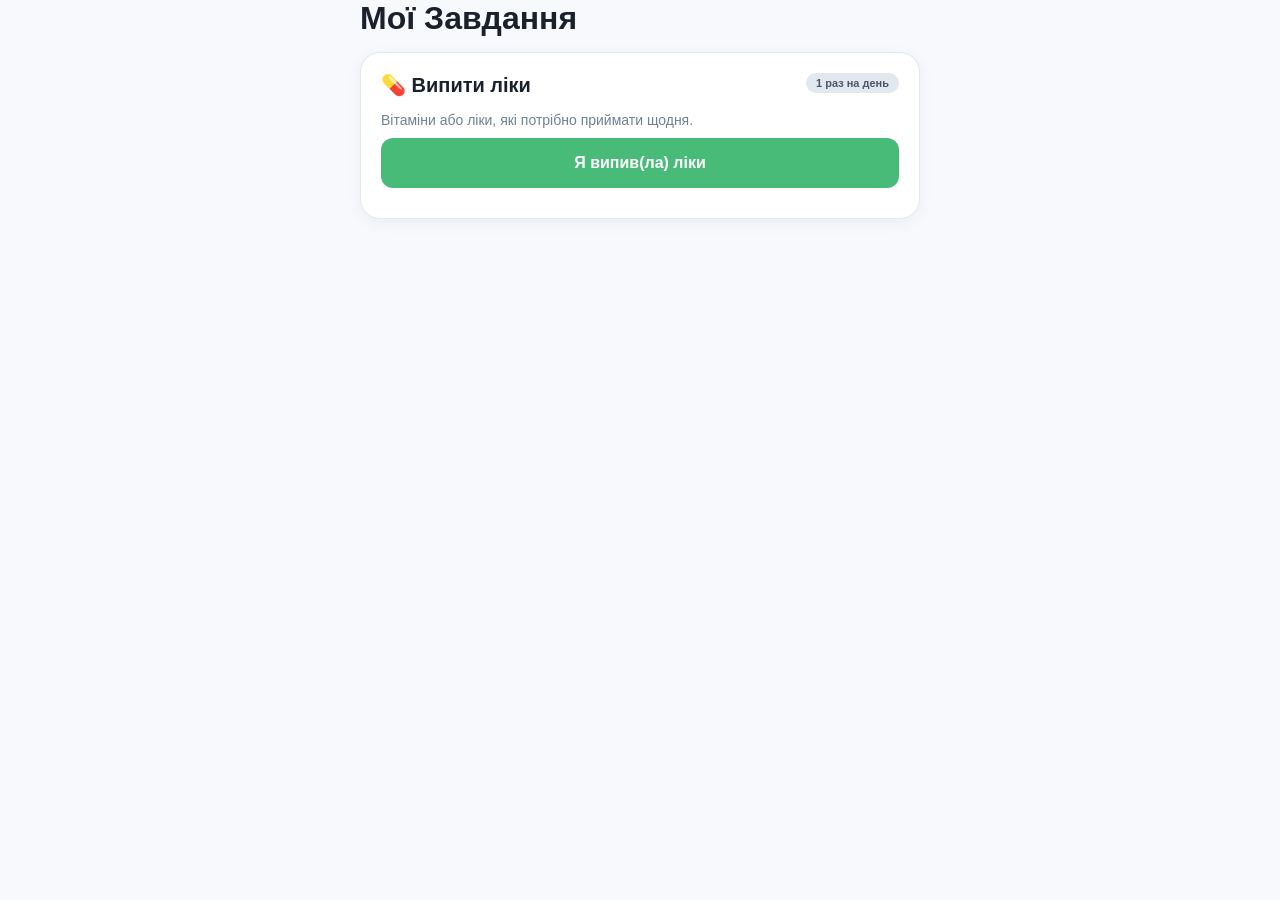
==== palner/index.html @ ded40642 "Add files via upload" ====
<!DOCTYPE html>
<html lang="uk">
<head>
    <meta charset="UTF-8">
    <meta name="viewport" content="width=device-width, initial-scale=1.0, maximum-scale=1.0, user-scalable=no">
    <title>Мій Планер</title>
    <link rel="manifest" href="manifest.json">
    <link rel="stylesheet" href="style.css">
    <meta name="theme-color" content="#4CAF50">
</head>
<body>
    <div class="app-container">
        <h1>Мої Завдання</h1>
        
        <div class="task-card">
            <div class="task-header">
                <h2>💊 Випити ліки</h2>
                <span class="badge">1 раз на день</span>
            </div>
            <p class="description">Вітаміни або ліки, які потрібно приймати щодня.</p>
            
            <button id="med-btn" class="action-btn">Я випив(ла) ліки</button>
            
            <div id="timer-display" class="timer-box hidden">
                <p>Наступний прийом через:</p>
                <div id="countdown" class="time">24:00:00</div>
            </div>
        </div>
    </div>

    <script src="app.js"></script>
</body>
</html>
---- palner/style.css ----
:root {
    --bg-color: #f7f9fc;
    --text-color: #1a202c;
    --card-bg: #ffffff;
    --card-shadow: 0 4px 15px rgba(0,0,0,0.05);
    --border-color: #e2e8f0;
    --nav-bg: #ffffff;
    --primary: #48bb78;
    --text-muted: #718096;
}

[data-theme="dark"] {
    --bg-color: #1a202c;
    --text-color: #e2e8f0;
    --card-bg: #2d3748;
    --card-shadow: 0 4px 15px rgba(0,0,0,0.2);
    --border-color: #4a5568;
    --nav-bg: #2d3748;
    --primary: #38a169;
    --text-muted: #a0aec0;
}

* { box-sizing: border-box; margin: 0; padding: 0; font-family: -apple-system, BlinkMacSystemFont, "Segoe UI", Roboto, sans-serif; }

body { background-color: var(--bg-color); color: var(--text-color); padding-bottom: 90px; transition: background-color 0.3s; }

.top-bar { padding: 30px 20px 20px; text-align: center; }
.page-title { font-size: 28px; font-weight: 700; transition: color 0.3s; }

.app-container { padding: 0 20px; max-width: 600px; margin: 0 auto; display: flex; flex-direction: column; gap: 15px; }

.view.hidden { display: none !important; }

/* Картки */
.task-card, .card {
    background: var(--card-bg); border-radius: 20px; padding: 20px;
    box-shadow: var(--card-shadow); margin-bottom: 15px; transition: transform 0.2s, background 0.3s;
    border: 1px solid var(--border-color);
}

.task-card[data-color="red"] { border-left: 5px solid #fc8181; }
.task-card[data-color="green"] { border-left: 5px solid #68d391; }
.task-card[data-color="blue"] { border-left: 5px solid #63b3ed; }
.task-card[data-color="yellow"] { border-left: 5px solid #f6e05e; }

.task-header { display: flex; justify-content: space-between; align-items: flex-start; margin-bottom: 15px; }
.task-header h2 { font-size: 20px; word-break: break-word;}
.badge { background: #e2e8f0; color: #4a5568; padding: 4px 10px; border-radius: 12px; font-size: 11px; font-weight: bold; }
.badge.alert { background: #fed7d7; color: #c53030; }

.action-btn { width: 100%; background: var(--primary); color: white; border: none; padding: 16px; border-radius: 12px; font-size: 16px; font-weight: bold; cursor: pointer; margin-bottom: 10px;}
.action-btn:active { transform: scale(0.98); }

.todo-btn { background: transparent; border: 2px solid var(--primary); color: var(--text-color); }
.todo-btn.done { background: var(--border-color); border-color: var(--border-color); color: var(--text-muted); text-decoration: line-through; }

.timer-box { text-align: center; background: rgba(221, 107, 32, 0.1); padding: 15px; border-radius: 12px; margin-bottom: 10px; }
.timer-box .time { color: #dd6b20; font-size: 30px; font-weight: 800; }

.description { color: var(--text-muted); font-size: 14px; margin-bottom: 10px; }

.delete-btn { background: transparent; color: #fc8181; border: 1px solid #fc8181; padding: 8px; border-radius: 8px; cursor: pointer; width: 100%; font-size: 14px;}

/* Порожнє завдання */
.empty-task { border: 2px dashed var(--border-color); border-radius: 20px; padding: 20px; text-align: center; color: var(--text-muted); cursor: pointer; }

/* Нижня навігація */
.bottom-nav { position: fixed; bottom: 0; width: 100%; background: var(--nav-bg); display: flex; justify-content: space-around; padding: 15px 0 25px; box-shadow: 0 -4px 20px rgba(0,0,0,0.05); border-top-left-radius: 24px; border-top-right-radius: 24px; z-index: 100; transition: background 0.3s; }
.nav-item { display: flex; flex-direction: column; align-items: center; color: var(--text-muted); font-size: 12px; cursor: pointer; gap: 6px; }
.nav-item.active { color: var(--primary); font-weight: bold; }
.nav-item .icon { font-size: 22px; filter: grayscale(100%); opacity: 0.5; }
.nav-item.active .icon { filter: none; opacity: 1; }

/* Модалка */
.modal { position: fixed; top: 0; left: 0; width: 100%; height: 100%; background: rgba(0,0,0,0.6); display: flex; align-items: center; justify-content: center; z-index: 1000; }
.modal-content { background: var(--card-bg); width: 90%; max-width: 400px; padding: 20px; border-radius: 20px; }
.form-group { margin-bottom: 15px; }
.form-group input, .form-group select, .form-group textarea { width: 100%; padding: 12px; border: 1px solid var(--border-color); border-radius: 10px; background: transparent; color: var(--text-color); }
.modal-actions { display: flex; gap: 10px; margin-top: 20px; }
.modal-actions button { flex: 1; padding: 12px; border-radius: 10px; border: none; font-weight: bold; cursor: pointer; }
.cancel-btn { background: var(--border-color); color: var(--text-color); }
.save-btn { background: var(--primary); color: white; }

/* Кольори в модалці */
.color-options { display: flex; gap: 10px; }
.color-circle { width: 30px; height: 30px; border-radius: 50%; cursor: pointer; opacity: 0.5; }
.color-circle.active { opacity: 1; transform: scale(1.1); }

/* Налаштування (Перемикач) */
.setting-item { display: flex; justify-content: space-between; align-items: center; padding: 15px 0; border-bottom: 1px solid var(--border-color); }
.switch { position: relative; display: inline-block; width: 50px; height: 28px; }
.switch input { opacity: 0; width: 0; height: 0; }
.slider { position: absolute; cursor: pointer; top: 0; left: 0; right: 0; bottom: 0; background-color: #ccc; transition: .4s; border-radius: 34px; }
.slider:before { position: absolute; content: ""; height: 20px; width: 20px; left: 4px; bottom: 4px; background-color: white; transition: .4s; border-radius: 50%; }
input:checked + .slider { background-color: var(--primary); }
input:checked + .slider:before { transform: translateX(22px); }

.settings-btn { width: 100%; padding: 15px; border-radius: 12px; border: none; background: #3182ce; color: white; font-weight: bold; margin-top: 10px; cursor: pointer; }
.settings-btn.outline { background: transparent; border: 2px solid #3182ce; color: #3182ce; }

.hidden { display: none !important; }
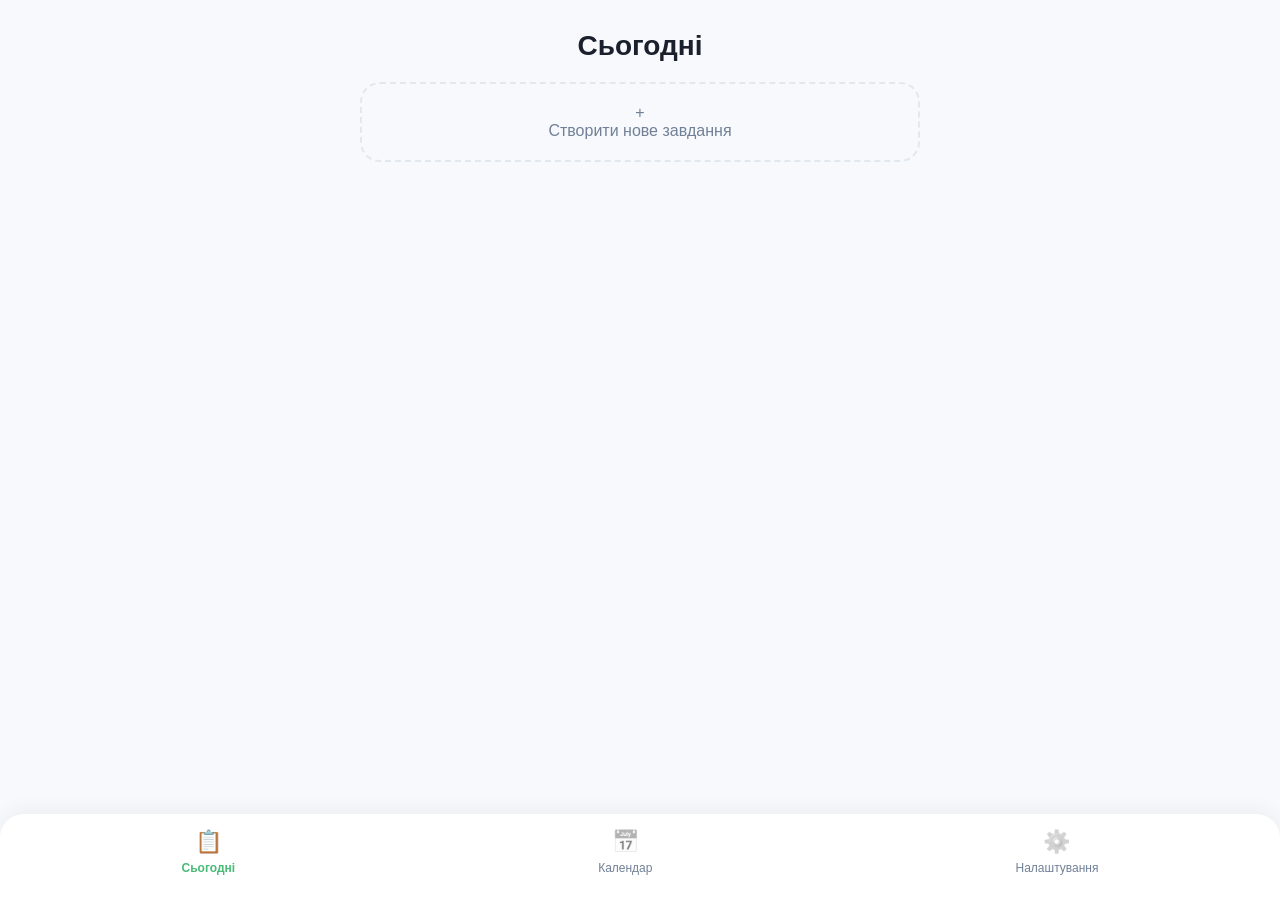
==== commit 7d620f39: "Update index.html" ====
--- a/palner/index.html
+++ b/palner/index.html
@@ -6,28 +6,115 @@
     <title>Мій Планер</title>
     <link rel="manifest" href="manifest.json">
     <link rel="stylesheet" href="style.css">
-    <meta name="theme-color" content="#4CAF50">
+    <meta name="theme-color" id="theme-meta" content="#f7f9fc">
 </head>
 <body>
+    <header class="top-bar">
+        <h1 class="page-title" id="header-title">Сьогодні</h1>
+    </header>
+
     <div class="app-container">
-        <h1>Мої Завдання</h1>
-        
-        <div class="task-card">
-            <div class="task-header">
-                <h2>💊 Випити ліки</h2>
-                <span class="badge">1 раз на день</span>
+        <div id="view-home" class="view active">
+            <div id="tasks-container"></div>
+            <div class="empty-task" id="open-modal-btn">
+                <span class="plus-icon">+</span>
+                <p>Створити нове завдання</p>
             </div>
-            <p class="description">Вітаміни або ліки, які потрібно приймати щодня.</p>
+        </div>
+
+        <div id="view-calendar" class="view hidden">
+            <div class="card info-card">
+                <h2>Ваша активність 📊</h2>
+                <p>Тут буде відображатися ваша статистика виконання завдань (в розробці для наступних версій).</p>
+                <div class="stats-grid">
+                    <div class="stat-box">
+                        <span class="stat-num" id="total-tasks-stat">0</span>
+                        <span class="stat-label">Всього завдань</span>
+                    </div>
+                </div>
+            </div>
+        </div>
+
+        <div id="view-settings" class="view hidden">
+            <div class="card settings-card">
+                <h3>Вигляд</h3>
+                <div class="setting-item">
+                    <span>🌙 Темна тема</span>
+                    <label class="switch">
+                        <input type="checkbox" id="dark-mode-toggle">
+                        <span class="slider round"></span>
+                    </label>
+                </div>
+                
+                <h3 style="margin-top: 20px;">Дані</h3>
+                <button class="settings-btn" id="export-btn">💾 Зберегти дані (Експорт)</button>
+                <button class="settings-btn outline" id="import-btn-trigger">📂 Відновити дані (Імпорт)</button>
+                <input type="file" id="import-file" accept=".json" class="hidden">
+            </div>
+        </div>
+    </div>
+
+    <nav class="bottom-nav">
+        <div class="nav-item active" data-target="view-home" data-title="Сьогодні">
+            <span class="icon">📋</span>
+            <span>Сьогодні</span>
+        </div>
+        <div class="nav-item" data-target="view-calendar" data-title="Календар">
+            <span class="icon">📅</span>
+            <span>Календар</span>
+        </div>
+        <div class="nav-item" data-target="view-settings" data-title="Налаштування">
+            <span class="icon">⚙️</span>
+            <span>Налаштування</span>
+        </div>
+    </nav>
+
+    <div id="task-modal" class="modal hidden">
+        <div class="modal-content">
+            <h3>Нове завдання</h3>
             
-            <button id="med-btn" class="action-btn">Я випив(ла) ліки</button>
-            
-            <div id="timer-display" class="timer-box hidden">
-                <p>Наступний прийом через:</p>
-                <div id="countdown" class="time">24:00:00</div>
+            <div class="form-group">
+                <input type="text" id="task-title" placeholder="Назва завдання...">
+            </div>
+
+            <div class="form-group">
+                <label>Тип завдання:</label>
+                <select id="task-type" onchange="toggleFormFields()">
+                    <option value="timer">⏳ Таймер (повторюється)</option>
+                    <option value="todo">✅ Разове завдання (To-Do)</option>
+                    <option value="text">📝 Текстова нотатка</option>
+                </select>
+            </div>
+
+            <div class="color-picker form-group">
+                <label>Колір картки:</label>
+                <div class="color-options" id="color-options">
+                    <div class="color-circle active" data-color="default" style="background: var(--card-bg); border: 2px solid #cbd5e0;"></div>
+                    <div class="color-circle" data-color="red" style="background: #fff5f5; border: 2px solid #fc8181;"></div>
+                    <div class="color-circle" data-color="green" style="background: #f0fff4; border: 2px solid #68d391;"></div>
+                    <div class="color-circle" data-color="blue" style="background: #ebf8ff; border: 2px solid #63b3ed;"></div>
+                    <div class="color-circle" data-color="yellow" style="background: #fffff0; border: 2px solid #f6e05e;"></div>
+                </div>
+            </div>
+
+            <div id="timer-settings">
+                <div class="form-group">
+                    <label>Інтервал (у годинах):</label>
+                    <input type="number" id="task-interval" value="24" min="1">
+                </div>
+            </div>
+
+            <div class="form-group hidden" id="text-settings">
+                <textarea id="task-text" placeholder="Додаткова інформація..."></textarea>
+            </div>
+
+            <div class="modal-actions">
+                <button class="cancel-btn" id="close-modal-btn">Скасувати</button>
+                <button class="save-btn" id="save-task-btn">Створити</button>
             </div>
         </div>
     </div>
 
     <script src="app.js"></script>
 </body>
-</html>+</html>
